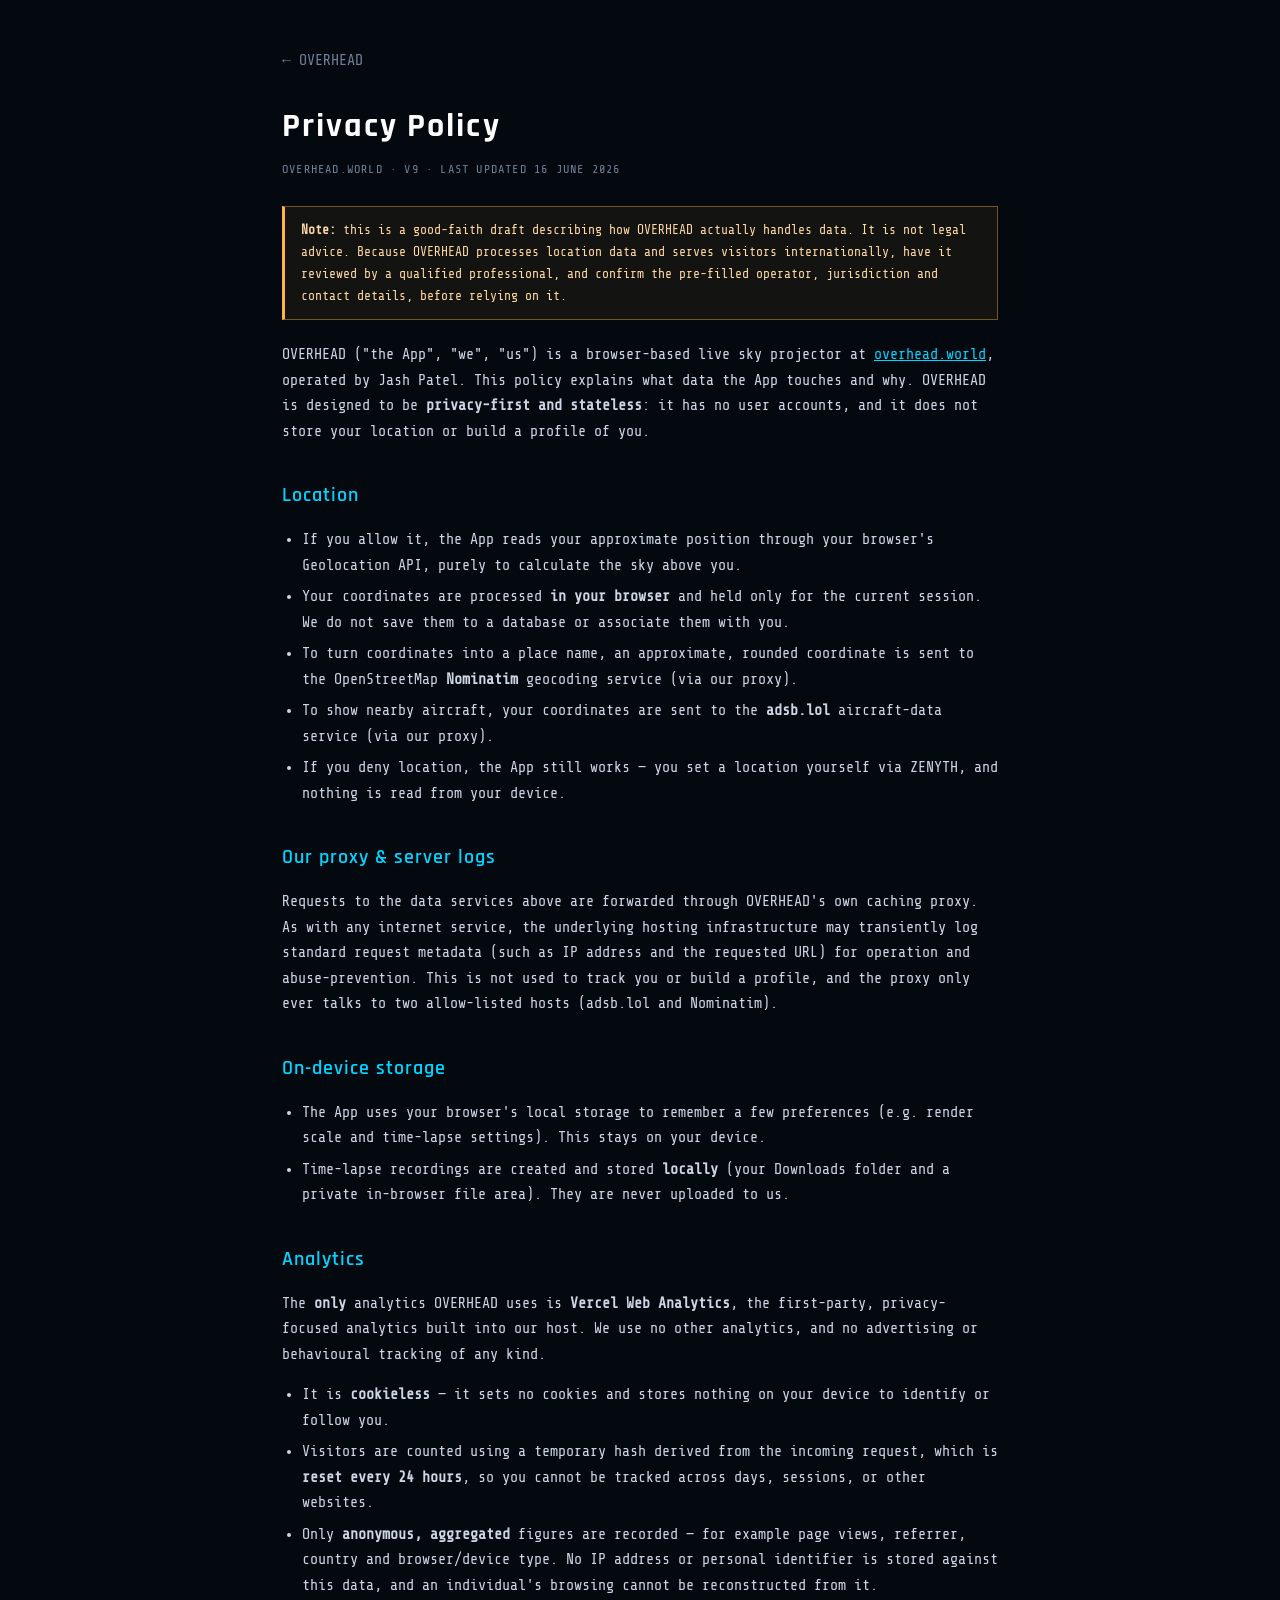
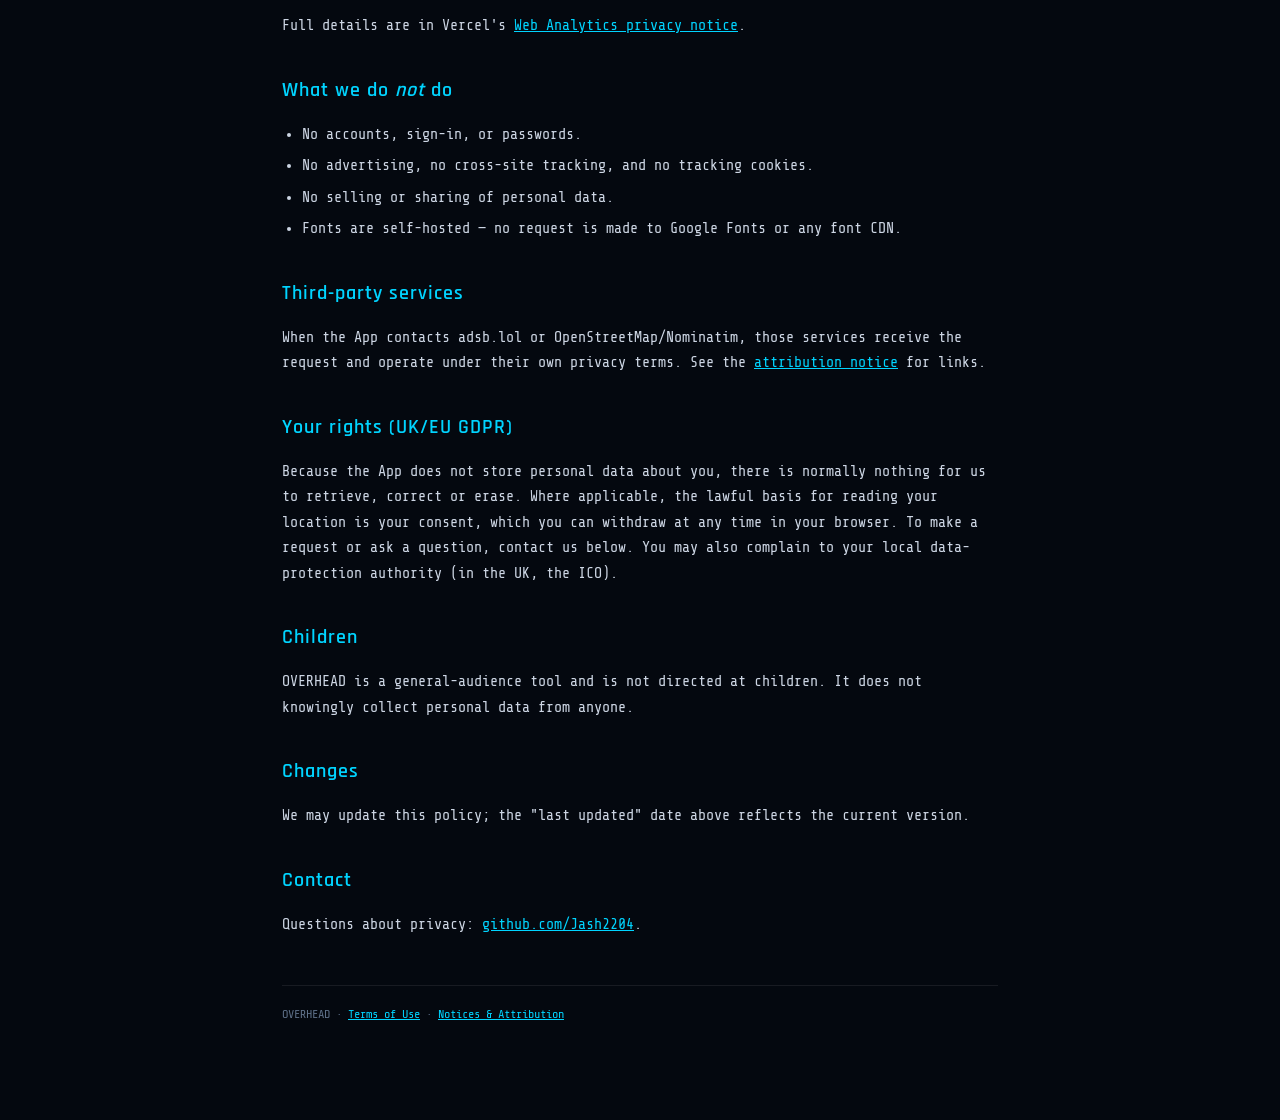
==== PRIVACY.html @ 594ea6e0 "Add files via upload" ====
<!DOCTYPE html>
<html lang="en">
<head>
<meta charset="utf-8">
<meta name="viewport" content="width=device-width, initial-scale=1">
<meta name="robots" content="all">
<title>OVERHEAD — Privacy Policy</title>
<style>
  @font-face{font-family:'Rajdhani';font-weight:700;font-display:swap;
    src:url('fonts/rajdhani-latin-700-normal.woff2') format('woff2')}
  @font-face{font-family:'Rajdhani';font-weight:600;font-display:swap;
    src:url('fonts/rajdhani-latin-600-normal.woff2') format('woff2')}
  @font-face{font-family:'Share Tech Mono';font-weight:400;font-display:swap;
    src:url('fonts/share-tech-mono-latin-400-normal.woff2') format('woff2')}
  :root{--accent:#00d4ff;--amber:#ffb347}
  *{box-sizing:border-box}
  body{margin:0;background:#04080f;color:#cdd6e4;font-family:'Share Tech Mono',monospace;
    line-height:1.7;font-size:15px}
  .wrap{max-width:760px;margin:0 auto;padding:48px 22px 96px}
  h1{font-family:'Rajdhani',sans-serif;font-weight:700;letter-spacing:.06em;color:#fff;
    font-size:34px;margin:0 0 4px}
  h2{font-family:'Rajdhani',sans-serif;font-weight:600;letter-spacing:.05em;color:var(--accent);
    font-size:20px;margin:34px 0 8px}
  .sub{color:#6f8198;letter-spacing:.1em;font-size:12px;text-transform:uppercase;margin-bottom:26px}
  a{color:var(--accent)}
  .banner{border:1px solid rgba(255,179,71,.4);background:rgba(255,179,71,.06);
    border-left:3px solid var(--amber);padding:12px 16px;margin:22px 0;color:#ffd9a3;font-size:13px}
  ul{padding-left:20px}
  li{margin:6px 0}
  code{background:#0c1622;border:1px solid rgba(0,212,255,.2);padding:1px 6px;border-radius:3px;color:#9fe8ff}
  footer{margin-top:48px;border-top:1px solid rgba(255,255,255,.08);padding-top:18px;color:#5e7088;font-size:12px}
  .back{display:inline-block;margin-bottom:24px;color:#6f8198;text-decoration:none}
</style>
</head>
<body>
<div class="wrap">
  <a class="back" href="/">&larr; OVERHEAD</a>
  <h1>Privacy Policy</h1>
  <div class="sub">overhead.world &middot; v9 &middot; last updated 16 June 2026</div>

  <div class="banner"><strong>Note:</strong> this is a good-faith draft describing how OVERHEAD
  actually handles data. It is not legal advice. Because OVERHEAD processes location data and
  serves visitors internationally, have it reviewed by a qualified professional, and confirm the pre-filled operator, jurisdiction and contact details, before relying on it.</div>

  <p>OVERHEAD ("the App", "we", "us") is a browser-based live sky projector at
  <a href="https://overhead.world">overhead.world</a>, operated by Jash Patel.
  This policy explains what data the App touches and why. OVERHEAD is designed to be
  <strong>privacy-first and stateless</strong>: it has no user accounts, and it does not store
  your location or build a profile of you.</p>

  <h2>Location</h2>
  <ul>
    <li>If you allow it, the App reads your approximate position through your browser's
      Geolocation API, purely to calculate the sky above you.</li>
    <li>Your coordinates are processed <strong>in your browser</strong> and held only for the
      current session. We do not save them to a database or associate them with you.</li>
    <li>To turn coordinates into a place name, an approximate, rounded coordinate is sent to the
      OpenStreetMap <strong>Nominatim</strong> geocoding service (via our proxy).</li>
    <li>To show nearby aircraft, your coordinates are sent to the <strong>adsb.lol</strong>
      aircraft-data service (via our proxy).</li>
    <li>If you deny location, the App still works — you set a location yourself via ZENYTH, and
      nothing is read from your device.</li>
  </ul>

  <h2>Our proxy &amp; server logs</h2>
  <p>Requests to the data services above are forwarded through OVERHEAD's own caching proxy. As
  with any internet service, the underlying hosting infrastructure may transiently log standard
  request metadata (such as IP address and the requested URL) for operation and abuse-prevention.
  This is not used to track you or build a profile, and the proxy only ever talks to two
  allow-listed hosts (adsb.lol and Nominatim).</p>

  <h2>On-device storage</h2>
  <ul>
    <li>The App uses your browser's local storage to remember a few preferences (e.g. render
      scale and time-lapse settings). This stays on your device.</li>
    <li>Time-lapse recordings are created and stored <strong>locally</strong> (your Downloads
      folder and a private in-browser file area). They are never uploaded to us.</li>
  </ul>

  <h2>Analytics</h2>
  <p>The <strong>only</strong> analytics OVERHEAD uses is <strong>Vercel Web Analytics</strong>,
  the first-party, privacy-focused analytics built into our host. We use no other analytics, and no
  advertising or behavioural tracking of any kind.</p>
  <ul>
    <li>It is <strong>cookieless</strong> — it sets no cookies and stores nothing on your device to
      identify or follow you.</li>
    <li>Visitors are counted using a temporary hash derived from the incoming request, which is
      <strong>reset every 24 hours</strong>, so you cannot be tracked across days, sessions, or
      other websites.</li>
    <li>Only <strong>anonymous, aggregated</strong> figures are recorded — for example page views,
      referrer, country and browser/device type. No IP address or personal identifier is stored
      against this data, and an individual's browsing cannot be reconstructed from it.</li>
  </ul>
  <p>Full details are in Vercel's
  <a href="https://vercel.com/docs/analytics/privacy-policy">Web Analytics privacy notice</a>.</p>

  <h2>What we do <em>not</em> do</h2>
  <ul>
    <li>No accounts, sign-in, or passwords.</li>
    <li>No advertising, no cross-site tracking, and no tracking cookies.</li>
    <li>No selling or sharing of personal data.</li>
    <li>Fonts are self-hosted — no request is made to Google Fonts or any font CDN.</li>
  </ul>

  <h2>Third-party services</h2>
  <p>When the App contacts adsb.lol or OpenStreetMap/Nominatim, those services receive the
  request and operate under their own privacy terms. See the
  <a href="NOTICE.md">attribution notice</a> for links.</p>

  <h2>Your rights (UK/EU GDPR)</h2>
  <p>Because the App does not store personal data about you, there is normally nothing for us to
  retrieve, correct or erase. Where applicable, the lawful basis for reading your location is your
  consent, which you can withdraw at any time in your browser. To make a request or ask a
  question, contact us below. You may also complain to your local data-protection authority
  (in the UK, the ICO).</p>

  <h2>Children</h2>
  <p>OVERHEAD is a general-audience tool and is not directed at children. It does not knowingly
  collect personal data from anyone.</p>

  <h2>Changes</h2>
  <p>We may update this policy; the "last updated" date above reflects the current version.</p>

  <h2>Contact</h2>
  <p>Questions about privacy: <a href="https://github.com/Jash2204">github.com/Jash2204</a>.</p>

  <footer>OVERHEAD &middot; <a href="TERMS.html">Terms of Use</a> &middot;
    <a href="NOTICE.md">Notices &amp; Attribution</a></footer>
</div>
</body>
</html>
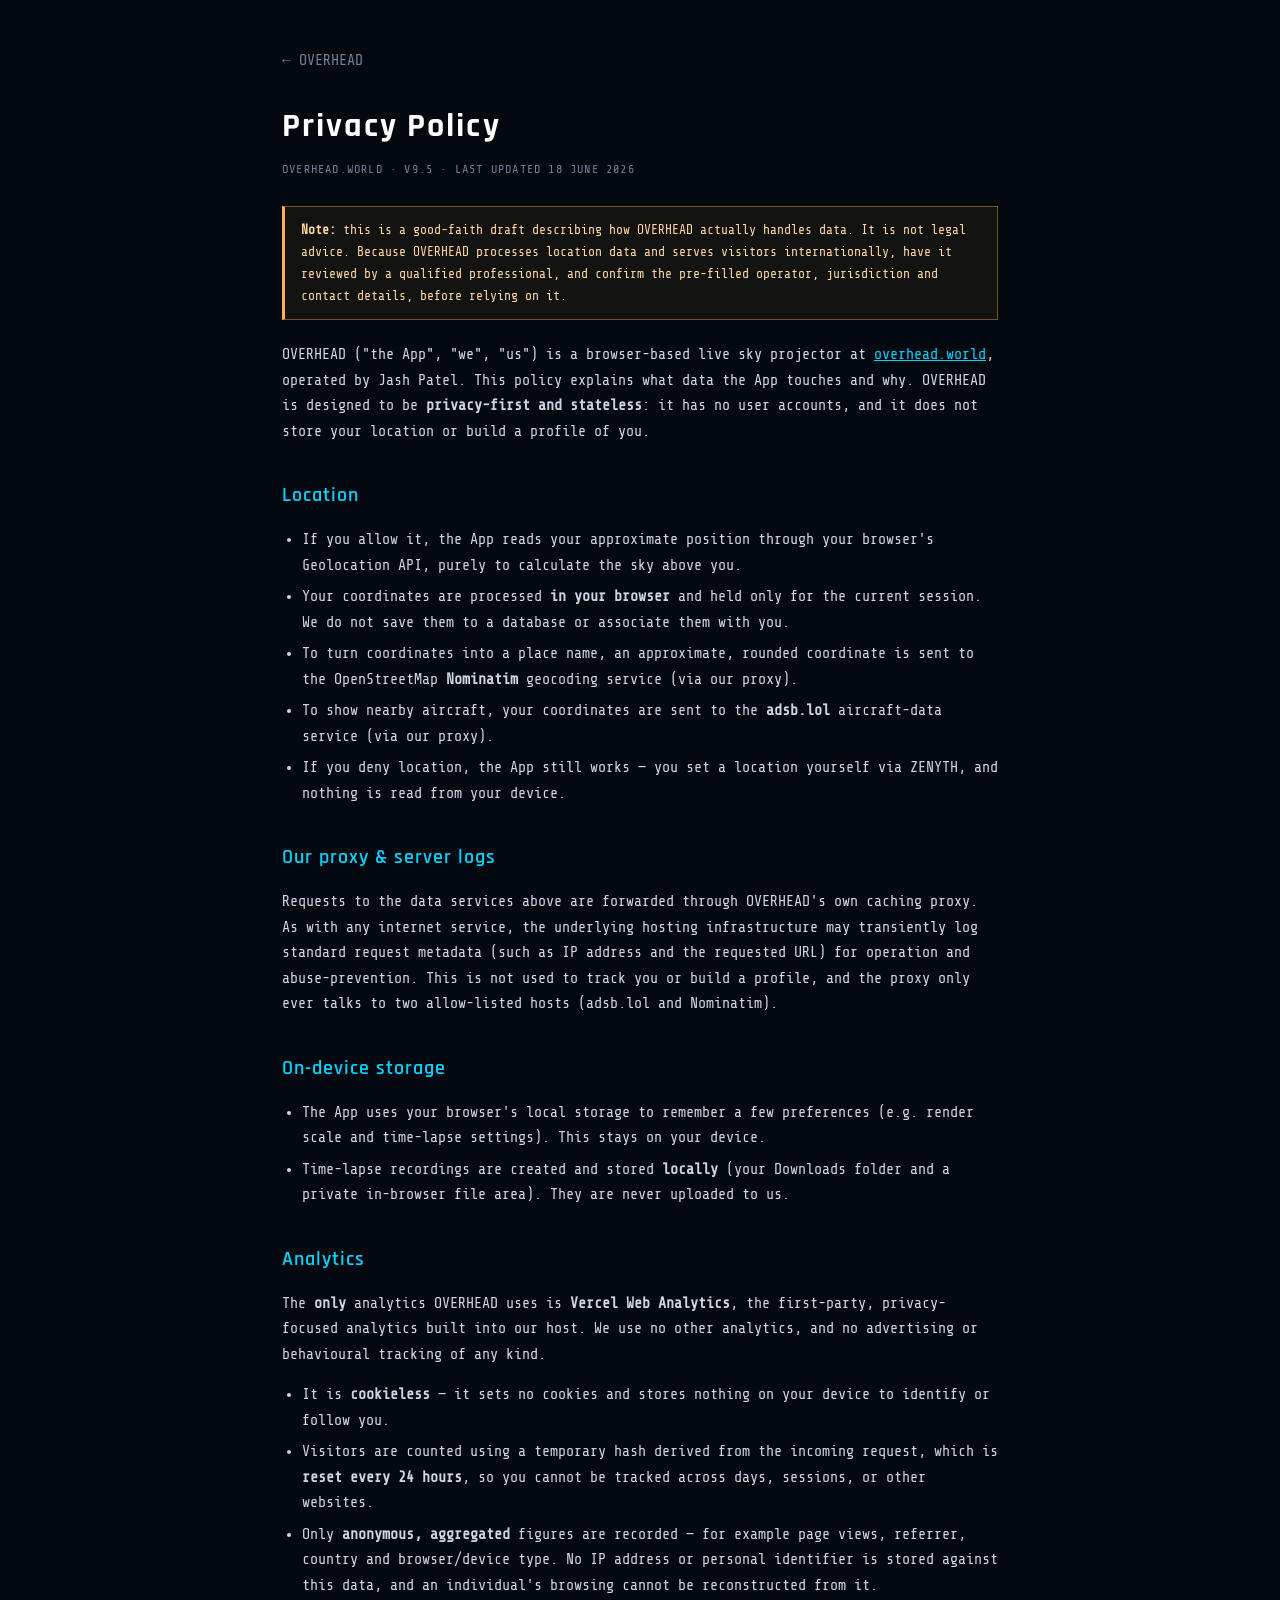
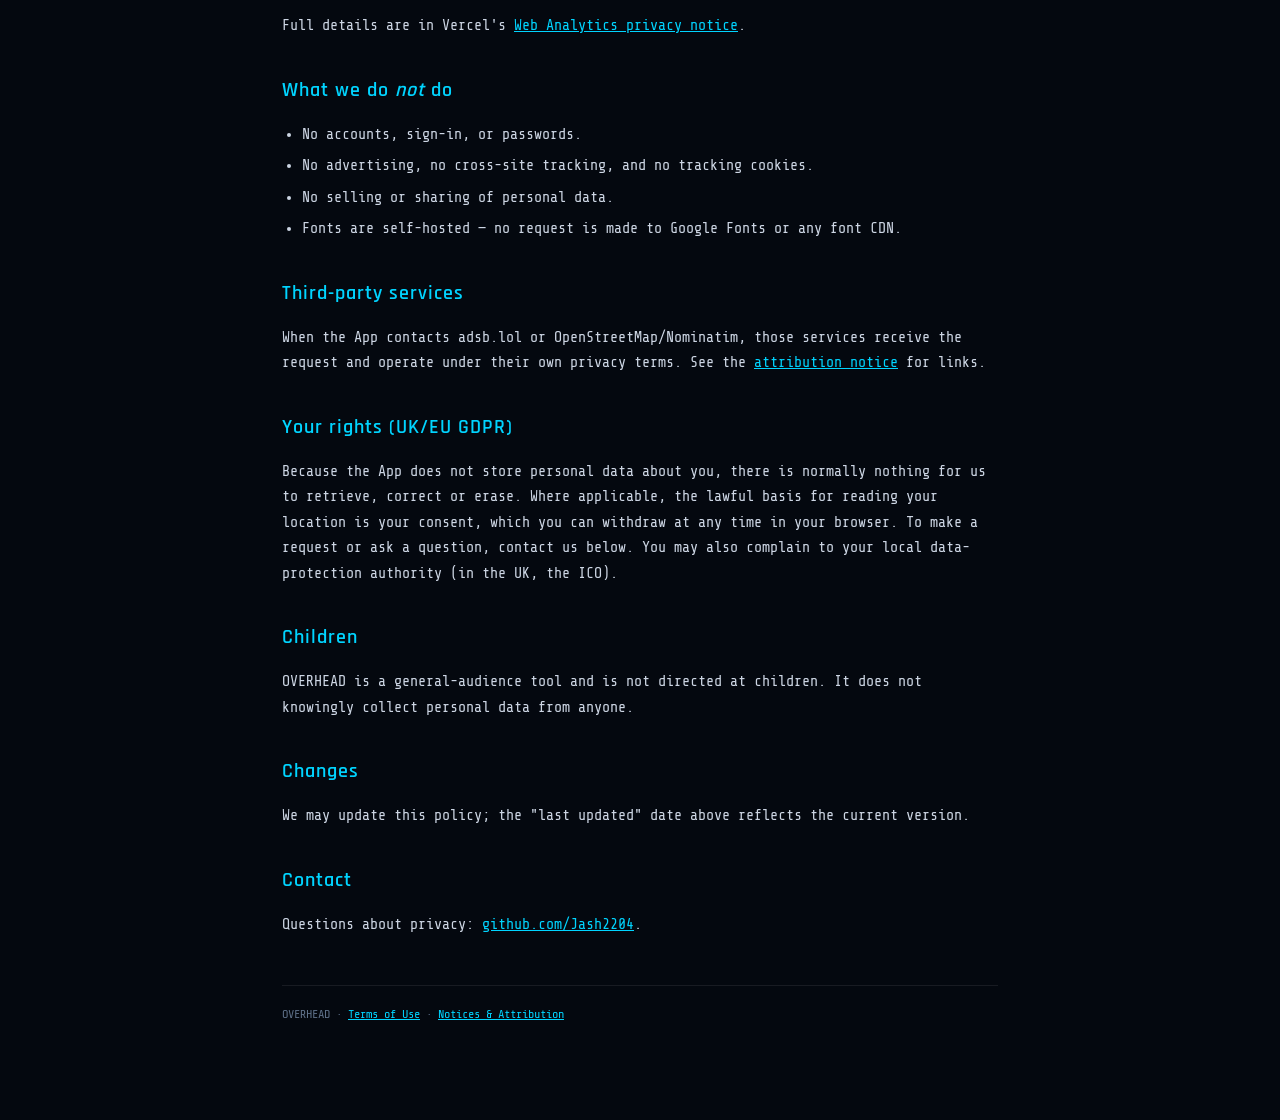
==== commit cac8a16b: "Add files via upload" ====
--- a/PRIVACY.html
+++ b/PRIVACY.html
@@ -36,7 +36,7 @@
 <div class="wrap">
   <a class="back" href="/">&larr; OVERHEAD</a>
   <h1>Privacy Policy</h1>
-  <div class="sub">overhead.world &middot; v9 &middot; last updated 16 June 2026</div>
+  <div class="sub">overhead.world &middot; v9.5 &middot; last updated 18 June 2026</div>
 
   <div class="banner"><strong>Note:</strong> this is a good-faith draft describing how OVERHEAD
   actually handles data. It is not legal advice. Because OVERHEAD processes location data and
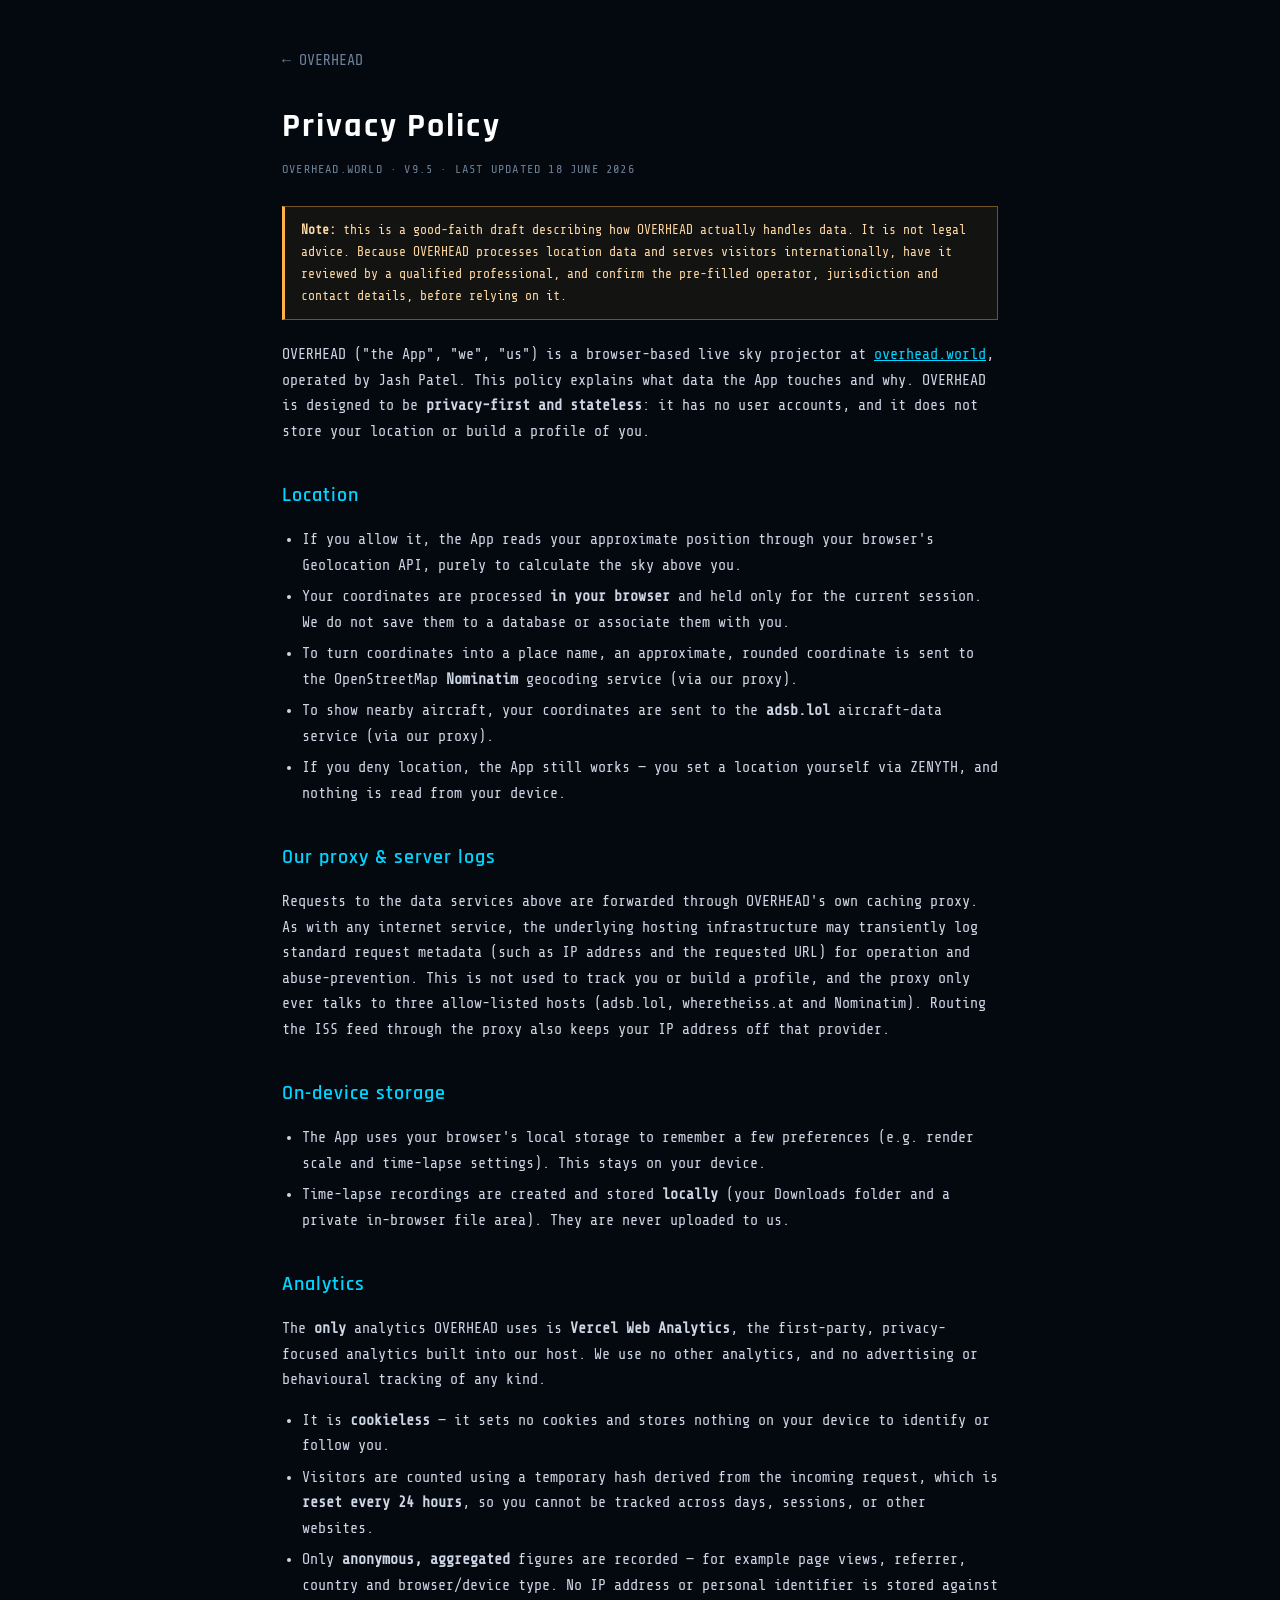
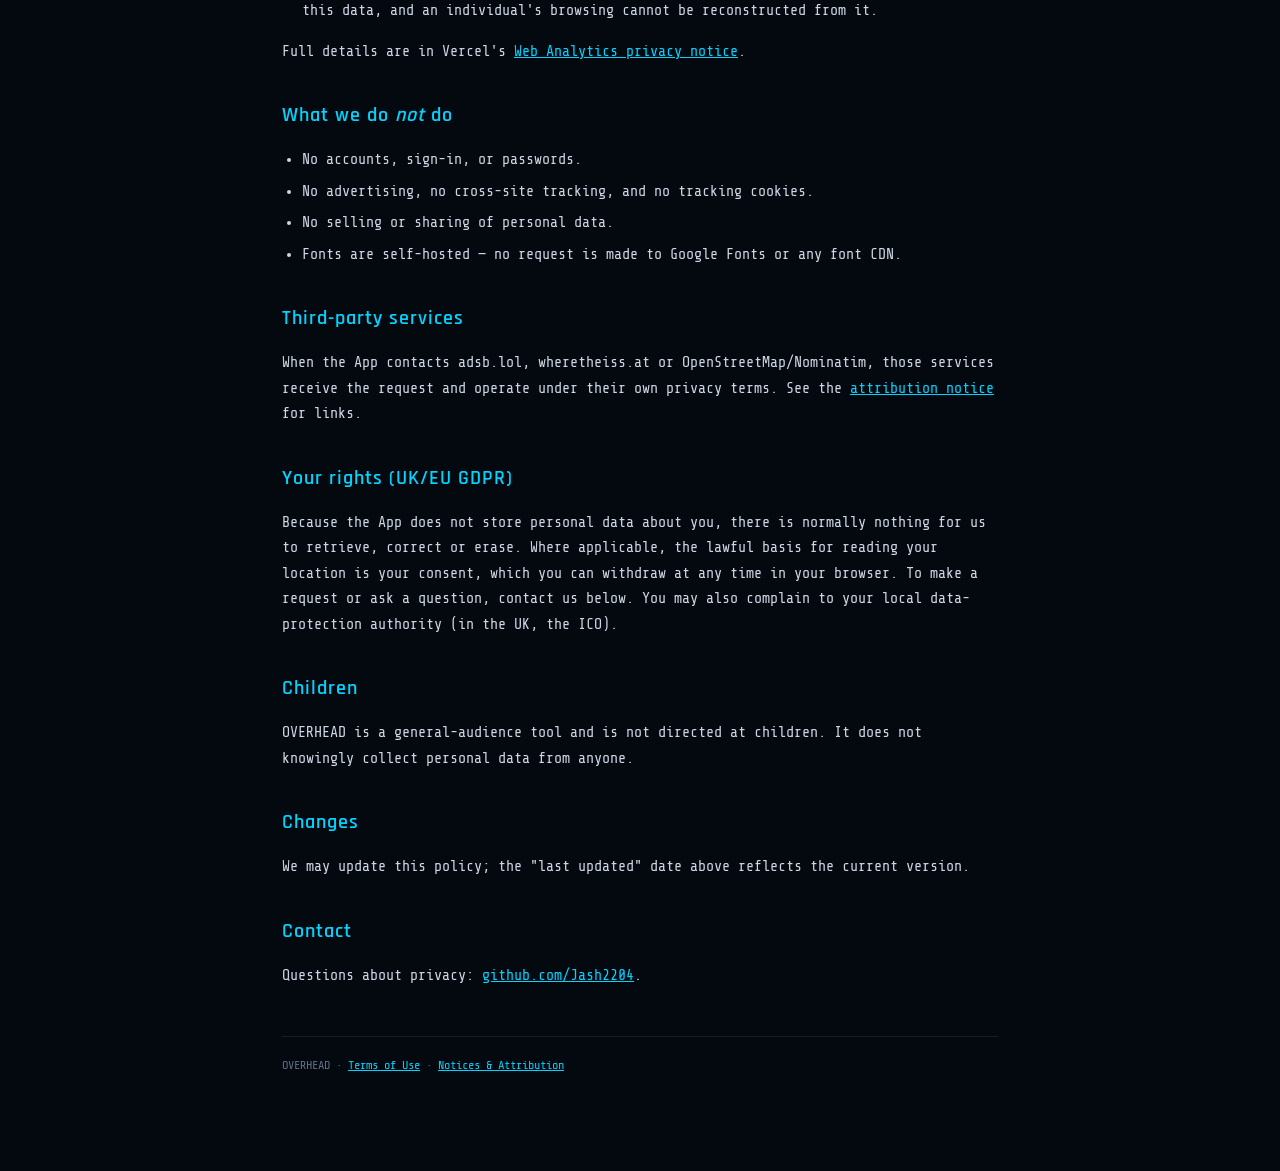
==== commit 2b8485d5: "Harden live-data path and tidy repo - Route ISS and reverse-geocoding through the hardened proxy wit" ====
--- a/PRIVACY.html
+++ b/PRIVACY.html
@@ -66,8 +66,9 @@
   <p>Requests to the data services above are forwarded through OVERHEAD's own caching proxy. As
   with any internet service, the underlying hosting infrastructure may transiently log standard
   request metadata (such as IP address and the requested URL) for operation and abuse-prevention.
-  This is not used to track you or build a profile, and the proxy only ever talks to two
-  allow-listed hosts (adsb.lol and Nominatim).</p>
+  This is not used to track you or build a profile, and the proxy only ever talks to three
+  allow-listed hosts (adsb.lol, wheretheiss.at and Nominatim). Routing the ISS feed through
+  the proxy also keeps your IP address off that provider.</p>
 
   <h2>On-device storage</h2>
   <ul>
@@ -103,8 +104,8 @@
   </ul>
 
   <h2>Third-party services</h2>
-  <p>When the App contacts adsb.lol or OpenStreetMap/Nominatim, those services receive the
-  request and operate under their own privacy terms. See the
+  <p>When the App contacts adsb.lol, wheretheiss.at or OpenStreetMap/Nominatim, those services
+  receive the request and operate under their own privacy terms. See the
   <a href="NOTICE.md">attribution notice</a> for links.</p>
 
   <h2>Your rights (UK/EU GDPR)</h2>
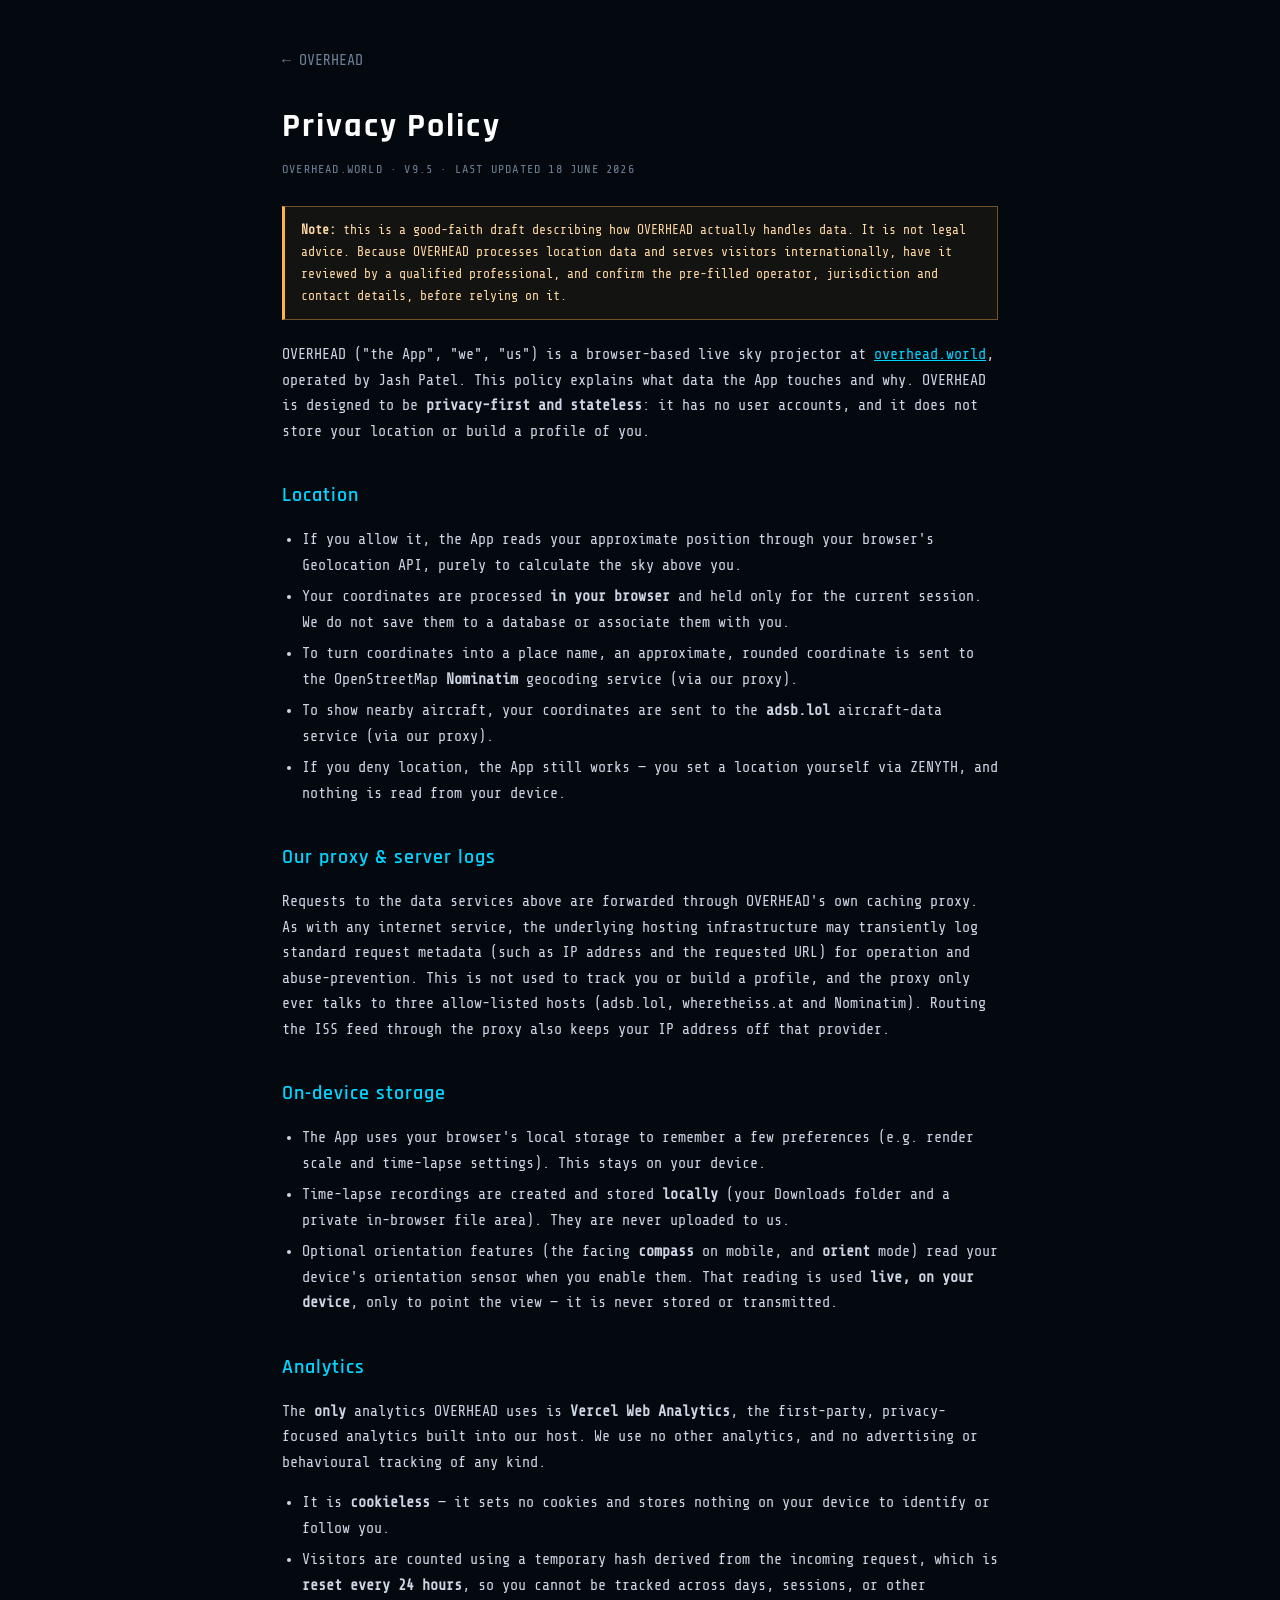
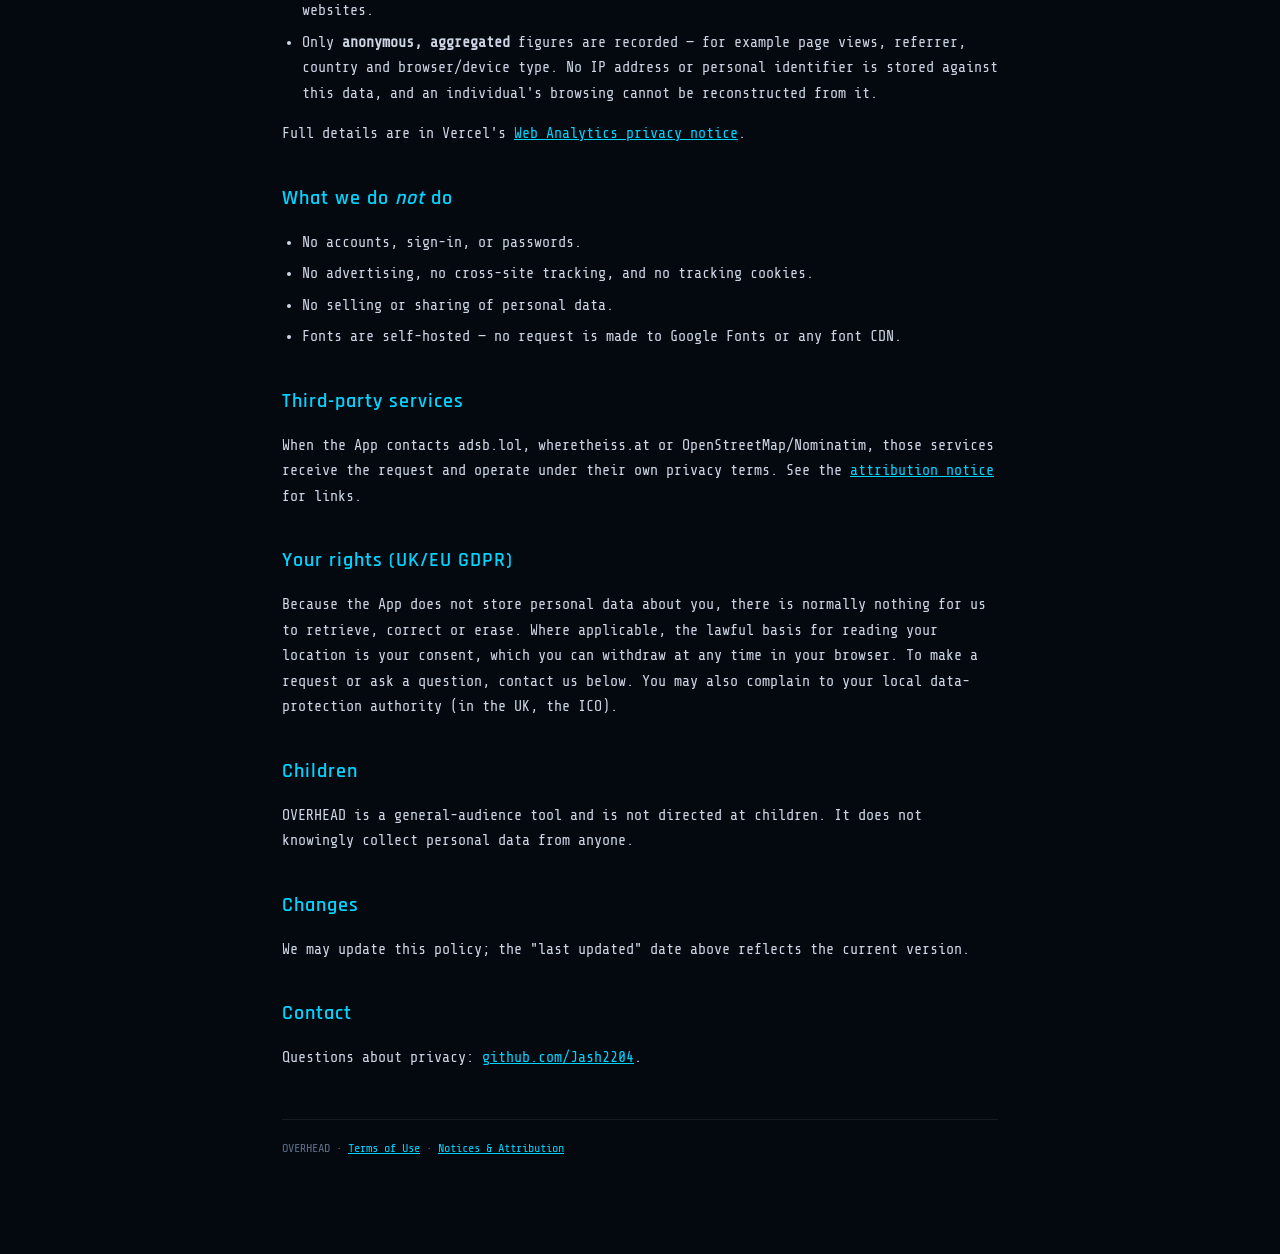
==== commit a70a7f3f: "Overhead alert: opt-in toggle (off by default) + mobile facing compass Restores the centred "directl" ====
--- a/PRIVACY.html
+++ b/PRIVACY.html
@@ -76,6 +76,10 @@
       scale and time-lapse settings). This stays on your device.</li>
     <li>Time-lapse recordings are created and stored <strong>locally</strong> (your Downloads
       folder and a private in-browser file area). They are never uploaded to us.</li>
+    <li>Optional orientation features (the facing <strong>compass</strong> on mobile, and
+      <strong>orient</strong> mode) read your device's orientation sensor when you enable them.
+      That reading is used <strong>live, on your device</strong>, only to point the view — it is
+      never stored or transmitted.</li>
   </ul>
 
   <h2>Analytics</h2>
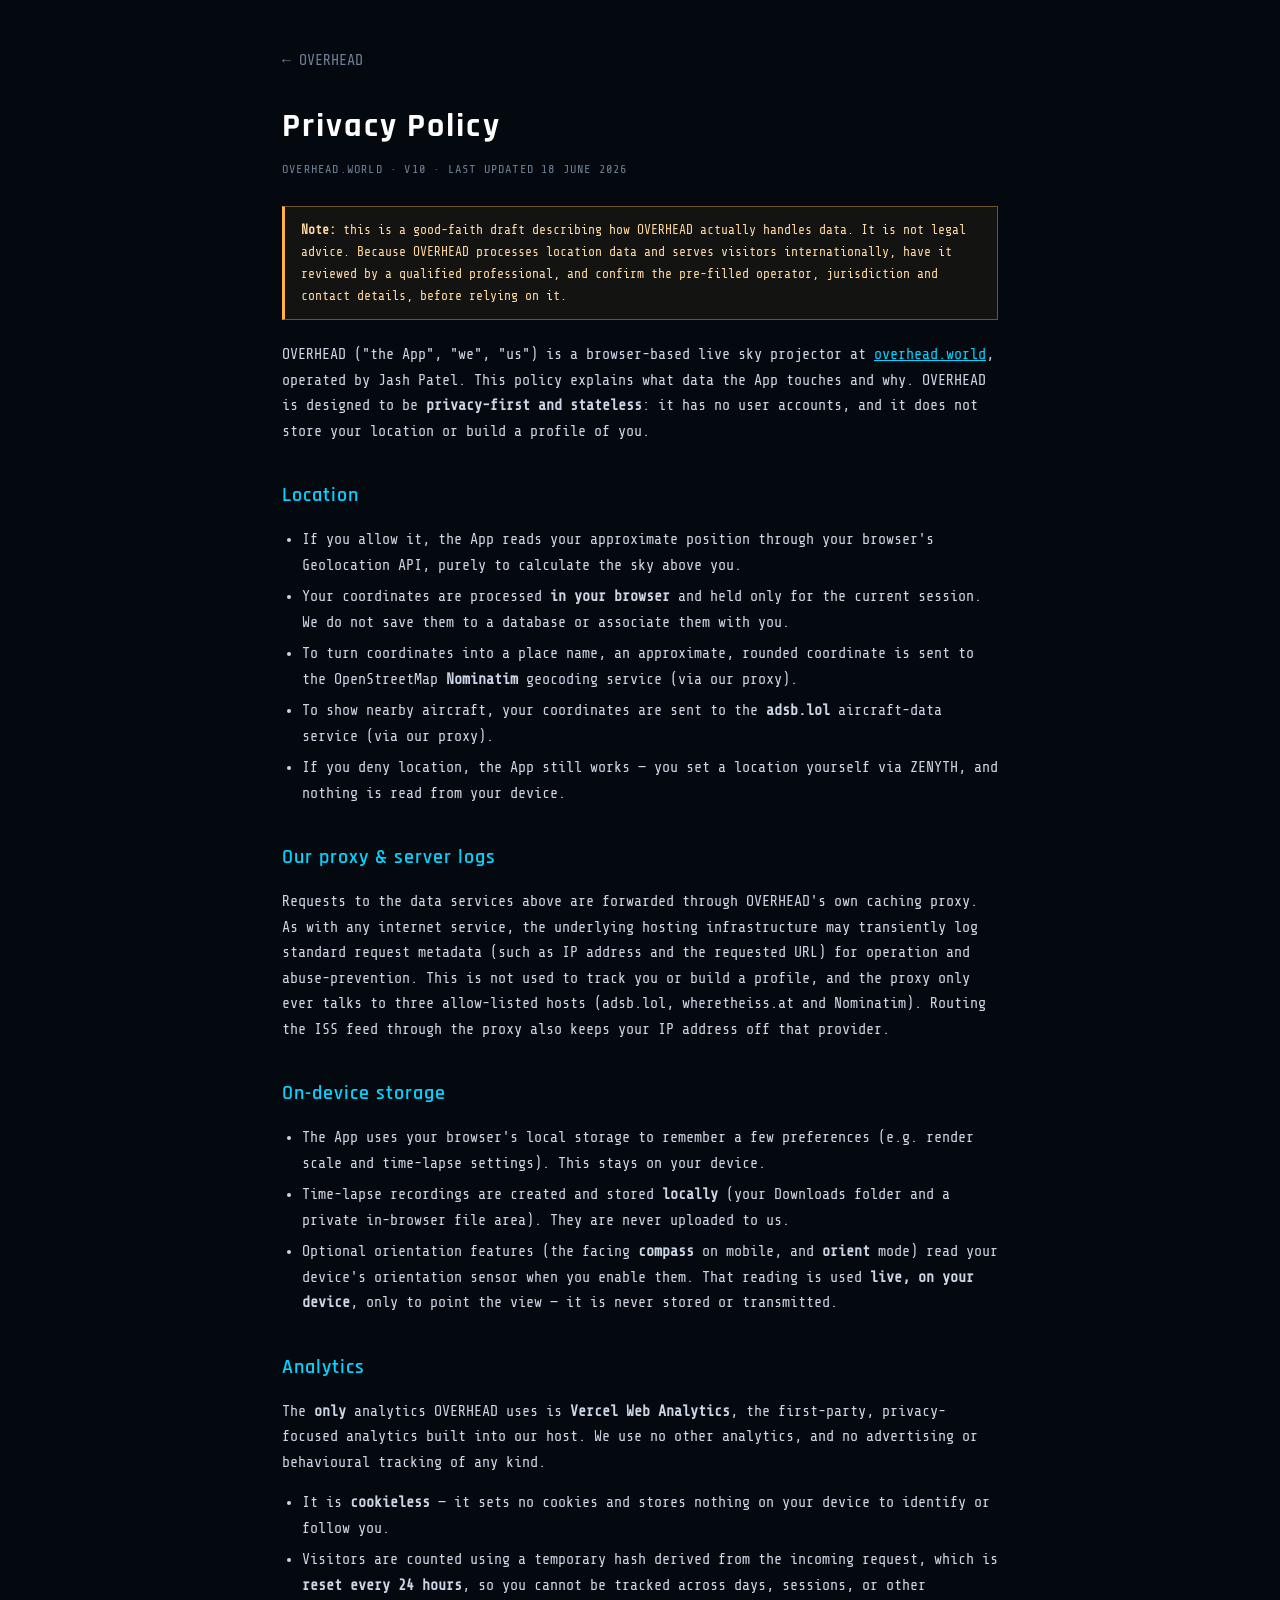
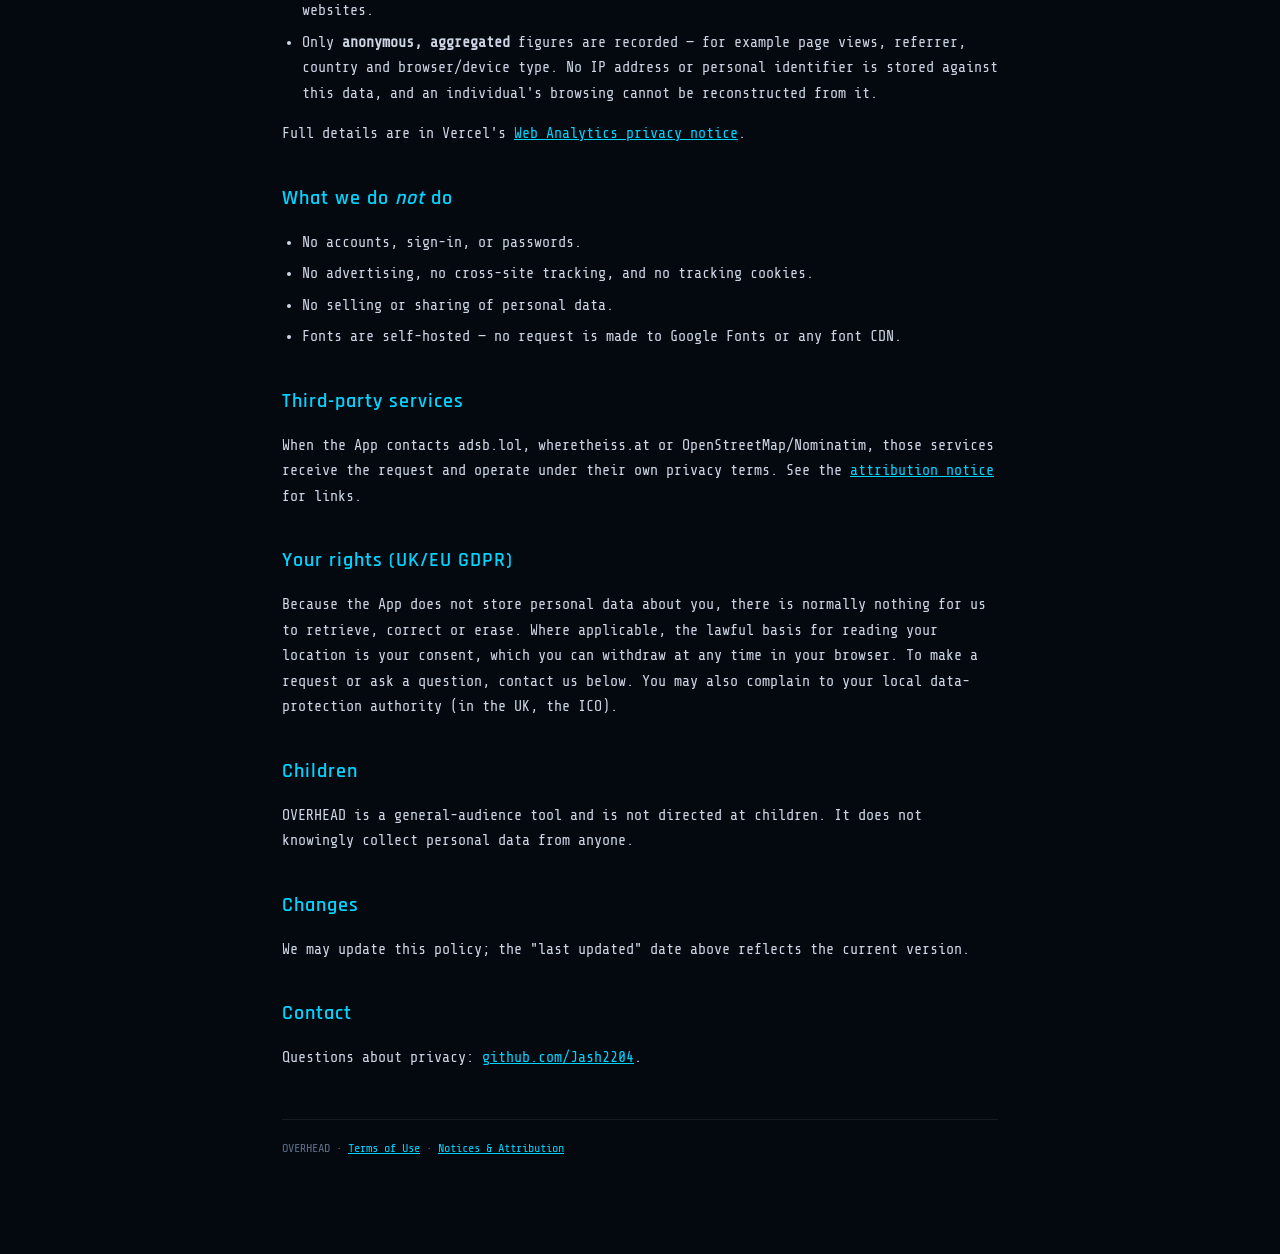
==== commit 6688ac2b: "Docs: v10 "FLEET" release pass — changelog, accuracy, version stamps Bring the published docs in lin" ====
--- a/PRIVACY.html
+++ b/PRIVACY.html
@@ -36,7 +36,7 @@
 <div class="wrap">
   <a class="back" href="/">&larr; OVERHEAD</a>
   <h1>Privacy Policy</h1>
-  <div class="sub">overhead.world &middot; v9.5 &middot; last updated 18 June 2026</div>
+  <div class="sub">overhead.world &middot; v10 &middot; last updated 18 June 2026</div>
 
   <div class="banner"><strong>Note:</strong> this is a good-faith draft describing how OVERHEAD
   actually handles data. It is not legal advice. Because OVERHEAD processes location data and
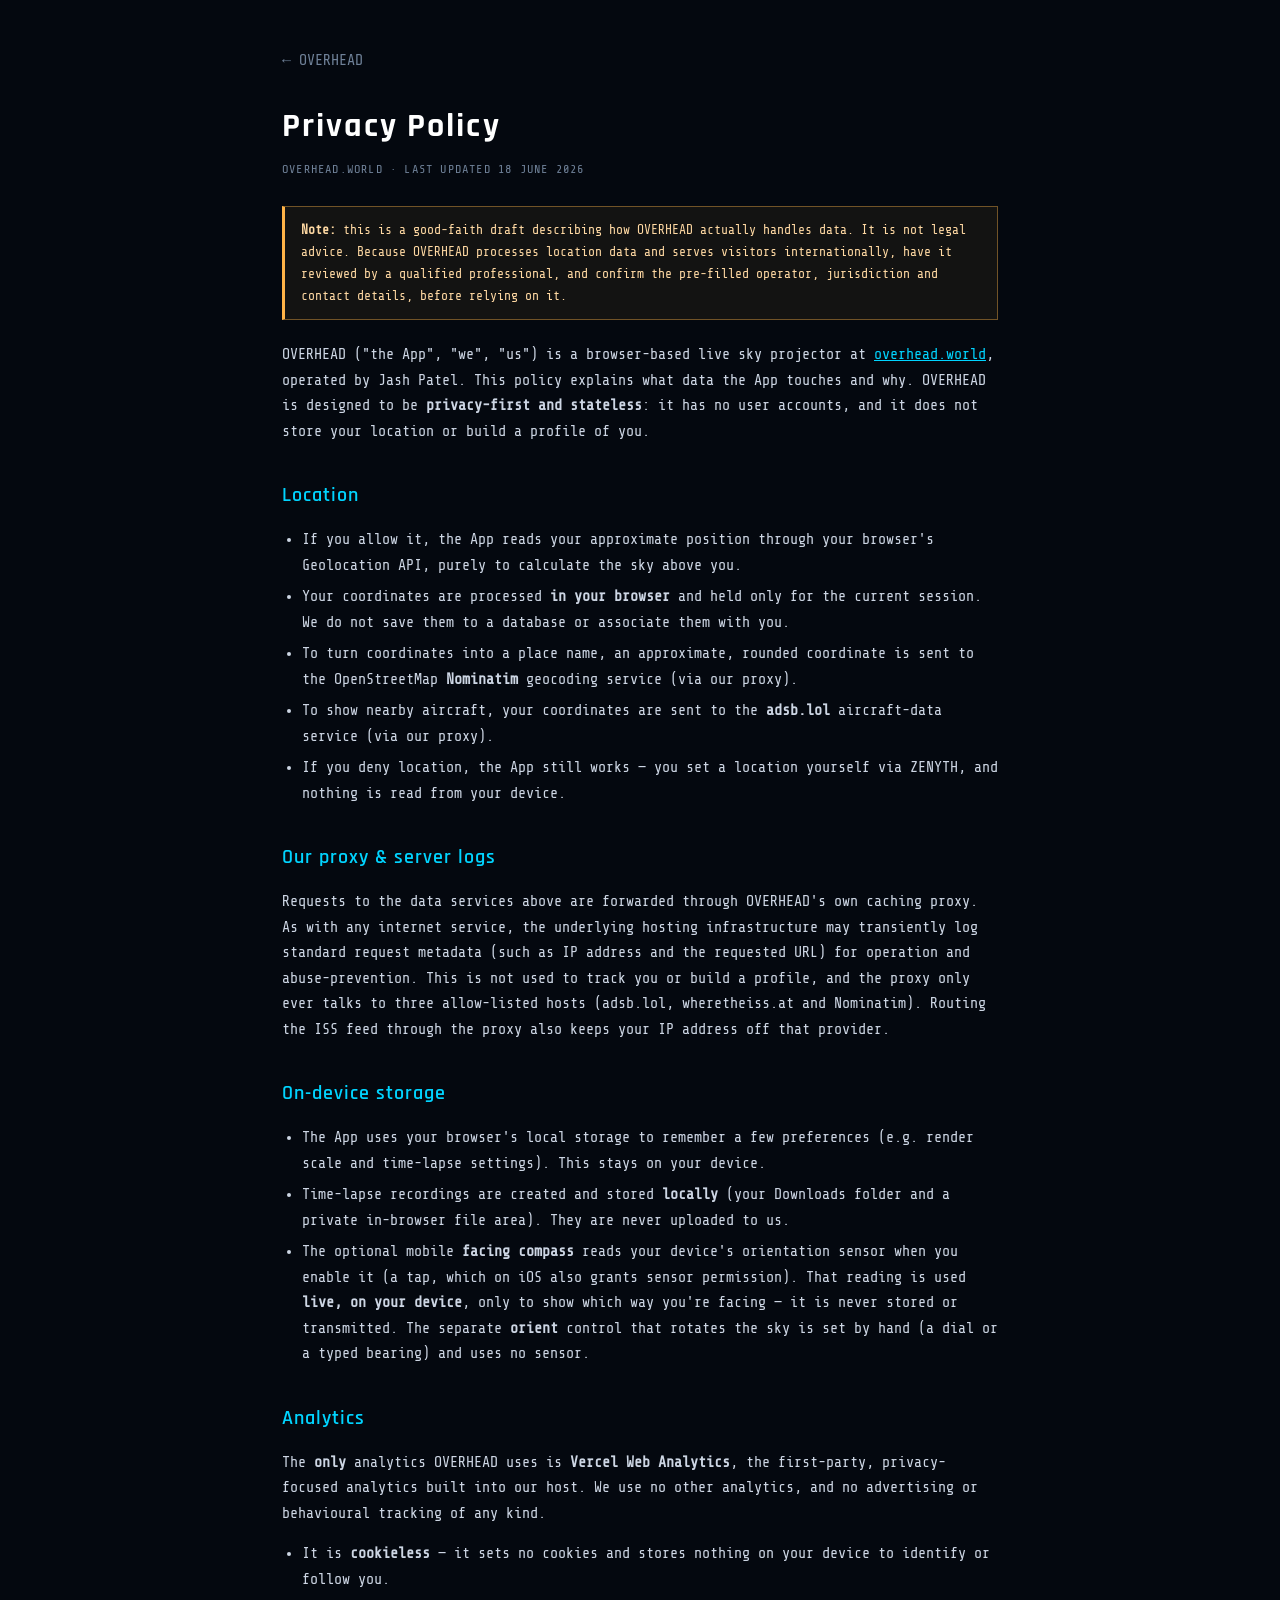
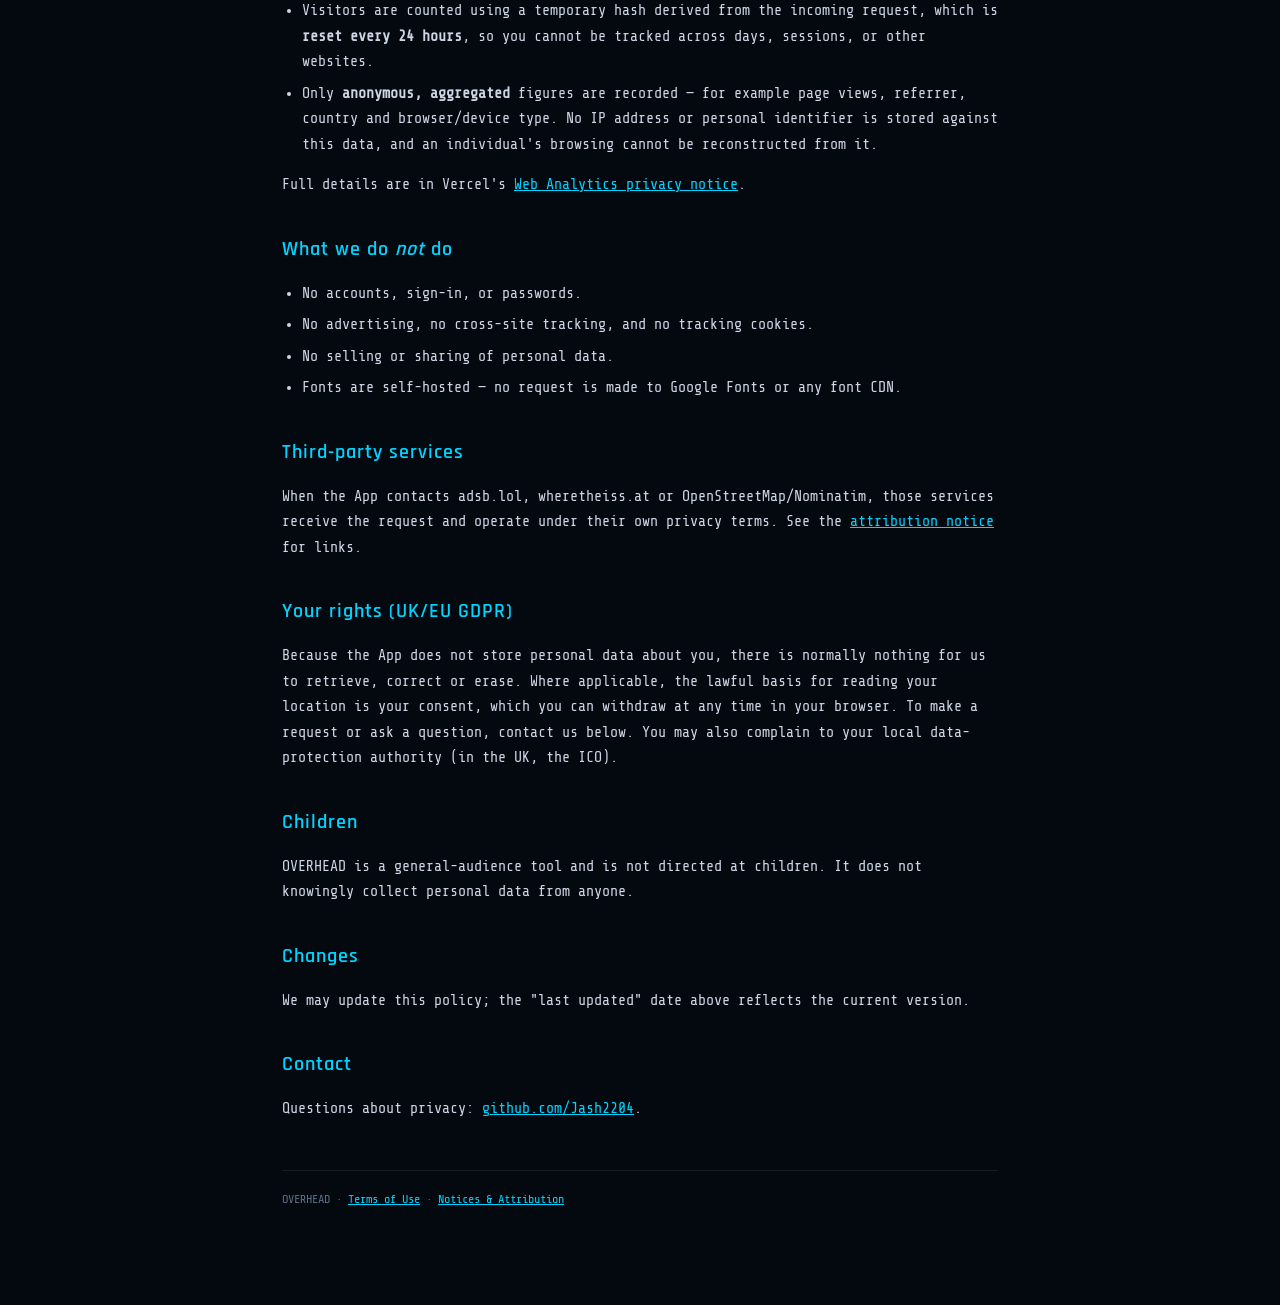
==== commit 49617703: "Docs accuracy pass: remove version branding and every inaccurate claim Drop the version/codename fro" ====
--- a/PRIVACY.html
+++ b/PRIVACY.html
@@ -36,7 +36,7 @@
 <div class="wrap">
   <a class="back" href="/">&larr; OVERHEAD</a>
   <h1>Privacy Policy</h1>
-  <div class="sub">overhead.world &middot; v10 &middot; last updated 18 June 2026</div>
+  <div class="sub">overhead.world &middot; last updated 18 June 2026</div>
 
   <div class="banner"><strong>Note:</strong> this is a good-faith draft describing how OVERHEAD
   actually handles data. It is not legal advice. Because OVERHEAD processes location data and
@@ -76,10 +76,11 @@
       scale and time-lapse settings). This stays on your device.</li>
     <li>Time-lapse recordings are created and stored <strong>locally</strong> (your Downloads
       folder and a private in-browser file area). They are never uploaded to us.</li>
-    <li>Optional orientation features (the facing <strong>compass</strong> on mobile, and
-      <strong>orient</strong> mode) read your device's orientation sensor when you enable them.
-      That reading is used <strong>live, on your device</strong>, only to point the view — it is
-      never stored or transmitted.</li>
+    <li>The optional mobile <strong>facing compass</strong> reads your device's orientation
+      sensor when you enable it (a tap, which on iOS also grants sensor permission). That
+      reading is used <strong>live, on your device</strong>, only to show which way you're
+      facing — it is never stored or transmitted. The separate <strong>orient</strong> control
+      that rotates the sky is set by hand (a dial or a typed bearing) and uses no sensor.</li>
   </ul>
 
   <h2>Analytics</h2>
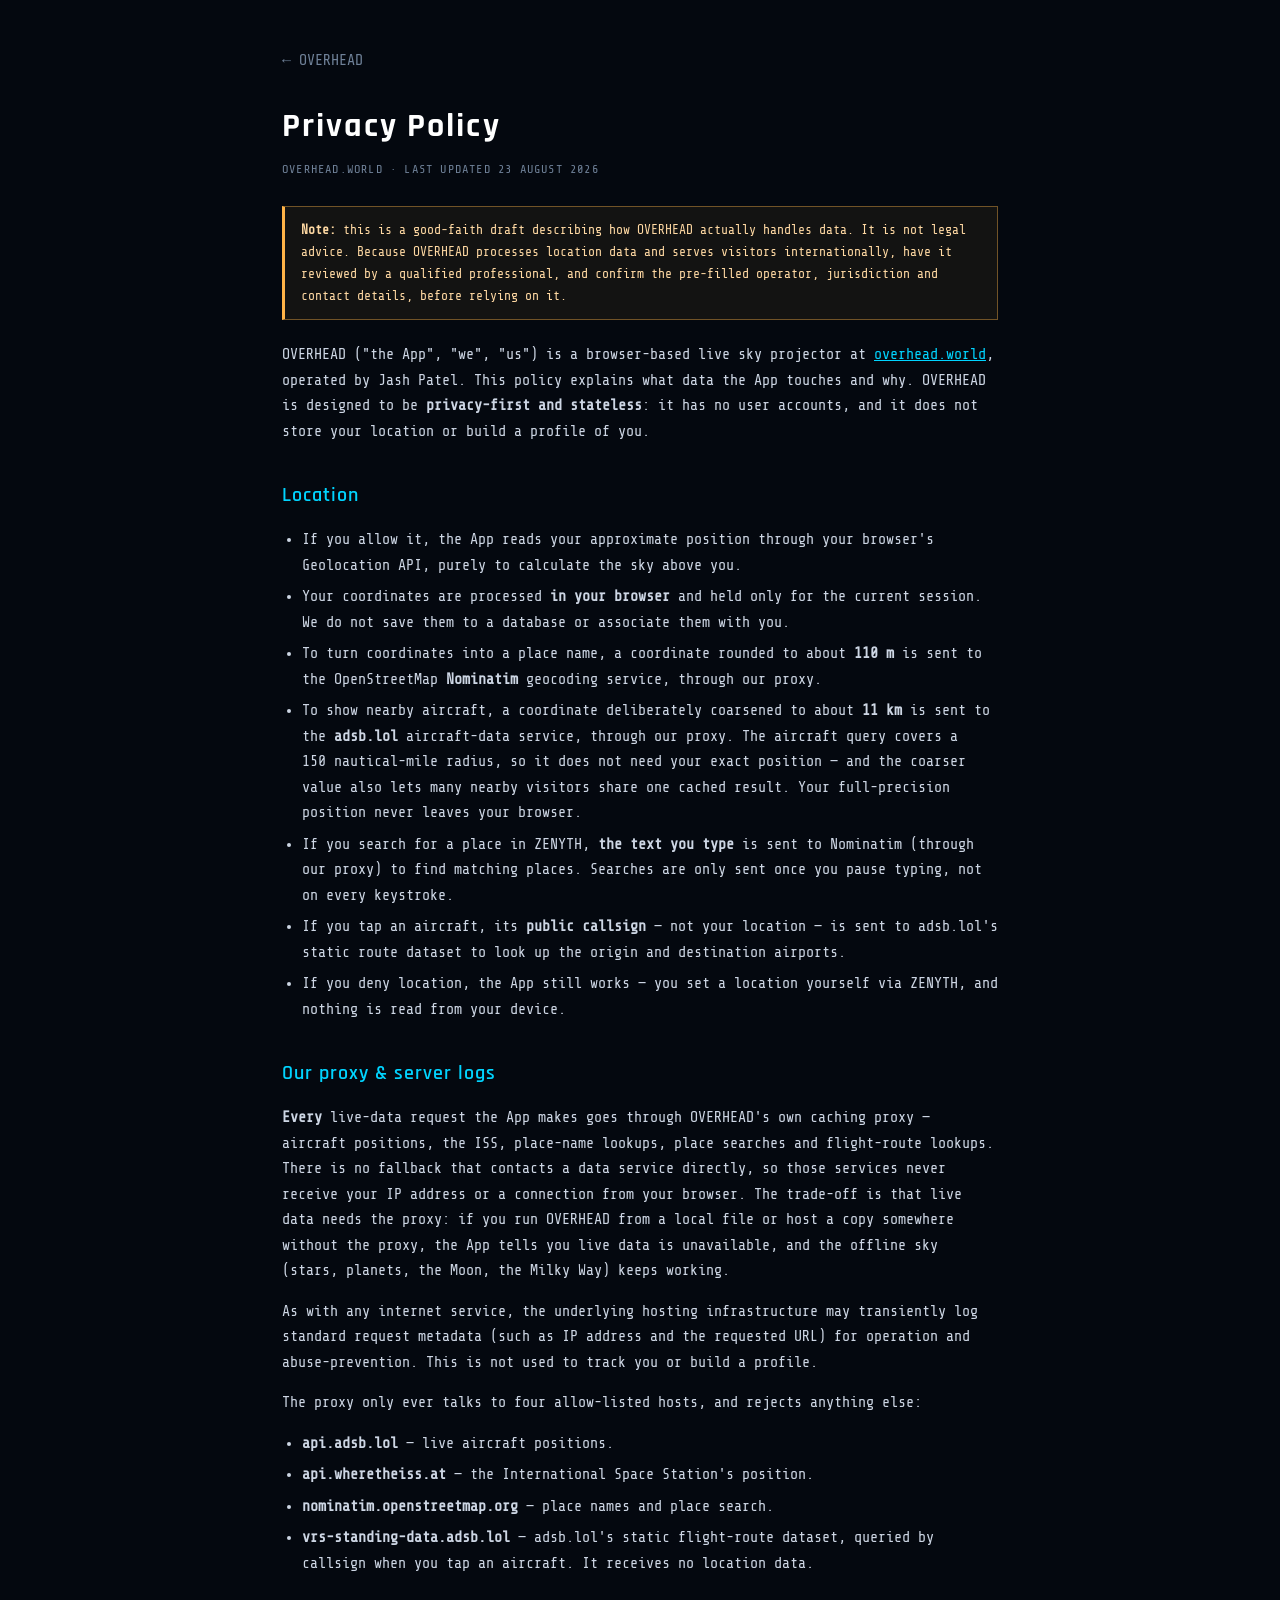
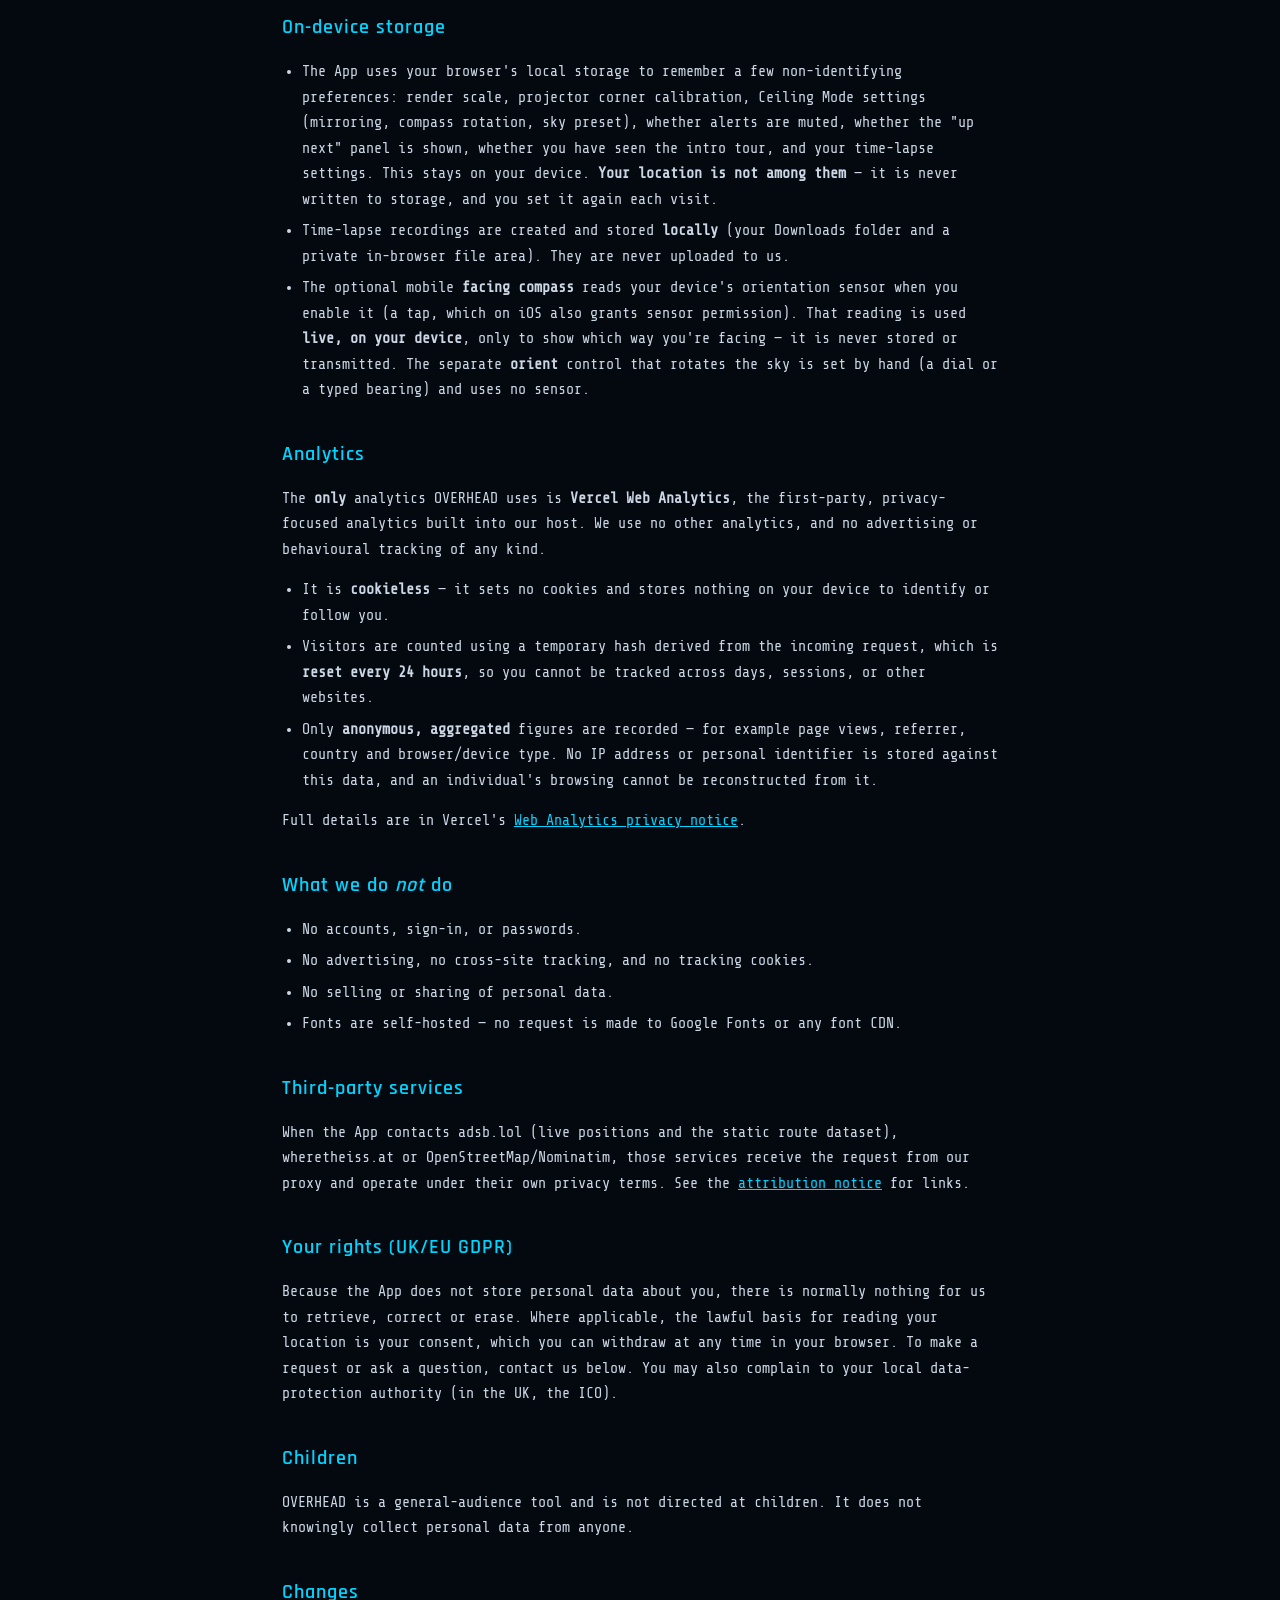
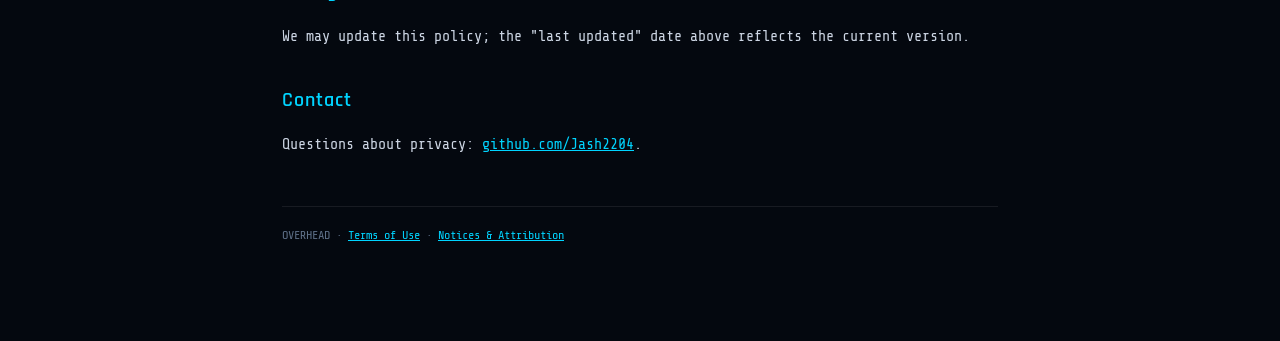
==== commit 199126fb: "docs: correct the privacy policy and make the legal pages reachable index.html contained zero <a> ta" ====
--- a/PRIVACY.html
+++ b/PRIVACY.html
@@ -36,7 +36,7 @@
 <div class="wrap">
   <a class="back" href="/">&larr; OVERHEAD</a>
   <h1>Privacy Policy</h1>
-  <div class="sub">overhead.world &middot; last updated 18 June 2026</div>
+  <div class="sub">overhead.world &middot; last updated 23 August 2026</div>
 
   <div class="banner"><strong>Note:</strong> this is a good-faith draft describing how OVERHEAD
   actually handles data. It is not legal advice. Because OVERHEAD processes location data and
@@ -54,26 +54,51 @@
       Geolocation API, purely to calculate the sky above you.</li>
     <li>Your coordinates are processed <strong>in your browser</strong> and held only for the
       current session. We do not save them to a database or associate them with you.</li>
-    <li>To turn coordinates into a place name, an approximate, rounded coordinate is sent to the
-      OpenStreetMap <strong>Nominatim</strong> geocoding service (via our proxy).</li>
-    <li>To show nearby aircraft, your coordinates are sent to the <strong>adsb.lol</strong>
-      aircraft-data service (via our proxy).</li>
+    <li>To turn coordinates into a place name, a coordinate rounded to about
+      <strong>110&nbsp;m</strong> is sent to the OpenStreetMap <strong>Nominatim</strong>
+      geocoding service, through our proxy.</li>
+    <li>To show nearby aircraft, a coordinate deliberately coarsened to about
+      <strong>11&nbsp;km</strong> is sent to the <strong>adsb.lol</strong> aircraft-data service,
+      through our proxy. The aircraft query covers a 150&nbsp;nautical-mile radius, so it does not
+      need your exact position — and the coarser value also lets many nearby visitors share one
+      cached result. Your full-precision position never leaves your browser.</li>
+    <li>If you search for a place in ZENYTH, <strong>the text you type</strong> is sent to
+      Nominatim (through our proxy) to find matching places. Searches are only sent once you pause
+      typing, not on every keystroke.</li>
+    <li>If you tap an aircraft, its <strong>public callsign</strong> — not your location — is sent
+      to adsb.lol's static route dataset to look up the origin and destination airports.</li>
     <li>If you deny location, the App still works — you set a location yourself via ZENYTH, and
       nothing is read from your device.</li>
   </ul>
 
   <h2>Our proxy &amp; server logs</h2>
-  <p>Requests to the data services above are forwarded through OVERHEAD's own caching proxy. As
-  with any internet service, the underlying hosting infrastructure may transiently log standard
-  request metadata (such as IP address and the requested URL) for operation and abuse-prevention.
-  This is not used to track you or build a profile, and the proxy only ever talks to three
-  allow-listed hosts (adsb.lol, wheretheiss.at and Nominatim). Routing the ISS feed through
-  the proxy also keeps your IP address off that provider.</p>
+  <p><strong>Every</strong> live-data request the App makes goes through OVERHEAD's own caching
+  proxy — aircraft positions, the ISS, place-name lookups, place searches and flight-route
+  lookups. There is no fallback that contacts a data service directly, so those services never
+  receive your IP address or a connection from your browser. The trade-off is that live data
+  needs the proxy: if you run OVERHEAD from a local file or host a copy somewhere without the
+  proxy, the App tells you live data is unavailable, and the offline sky (stars, planets, the
+  Moon, the Milky Way) keeps working.</p>
+  <p>As with any internet service, the underlying hosting infrastructure may transiently log
+  standard request metadata (such as IP address and the requested URL) for operation and
+  abuse-prevention. This is not used to track you or build a profile.</p>
+  <p>The proxy only ever talks to four allow-listed hosts, and rejects anything else:</p>
+  <ul>
+    <li><strong>api.adsb.lol</strong> — live aircraft positions.</li>
+    <li><strong>api.wheretheiss.at</strong> — the International Space Station's position.</li>
+    <li><strong>nominatim.openstreetmap.org</strong> — place names and place search.</li>
+    <li><strong>vrs-standing-data.adsb.lol</strong> — adsb.lol's static flight-route dataset,
+      queried by callsign when you tap an aircraft. It receives no location data.</li>
+  </ul>
 
   <h2>On-device storage</h2>
   <ul>
-    <li>The App uses your browser's local storage to remember a few preferences (e.g. render
-      scale and time-lapse settings). This stays on your device.</li>
+    <li>The App uses your browser's local storage to remember a few non-identifying
+      preferences: render scale, projector corner calibration, Ceiling Mode settings
+      (mirroring, compass rotation, sky preset), whether alerts are muted, whether the
+      "up next" panel is shown, whether you have seen the intro tour, and your time-lapse
+      settings. This stays on your device. <strong>Your location is not among them</strong> —
+      it is never written to storage, and you set it again each visit.</li>
     <li>Time-lapse recordings are created and stored <strong>locally</strong> (your Downloads
       folder and a private in-browser file area). They are never uploaded to us.</li>
     <li>The optional mobile <strong>facing compass</strong> reads your device's orientation
@@ -109,9 +134,10 @@
   </ul>
 
   <h2>Third-party services</h2>
-  <p>When the App contacts adsb.lol, wheretheiss.at or OpenStreetMap/Nominatim, those services
-  receive the request and operate under their own privacy terms. See the
-  <a href="NOTICE.md">attribution notice</a> for links.</p>
+  <p>When the App contacts adsb.lol (live positions and the static route dataset),
+  wheretheiss.at or OpenStreetMap/Nominatim, those services receive the request from our proxy
+  and operate under their own privacy terms. See the
+  <a href="NOTICE.html">attribution notice</a> for links.</p>
 
   <h2>Your rights (UK/EU GDPR)</h2>
   <p>Because the App does not store personal data about you, there is normally nothing for us to
@@ -131,7 +157,7 @@
   <p>Questions about privacy: <a href="https://github.com/Jash2204">github.com/Jash2204</a>.</p>
 
   <footer>OVERHEAD &middot; <a href="TERMS.html">Terms of Use</a> &middot;
-    <a href="NOTICE.md">Notices &amp; Attribution</a></footer>
+    <a href="NOTICE.html">Notices &amp; Attribution</a></footer>
 </div>
 </body>
 </html>
